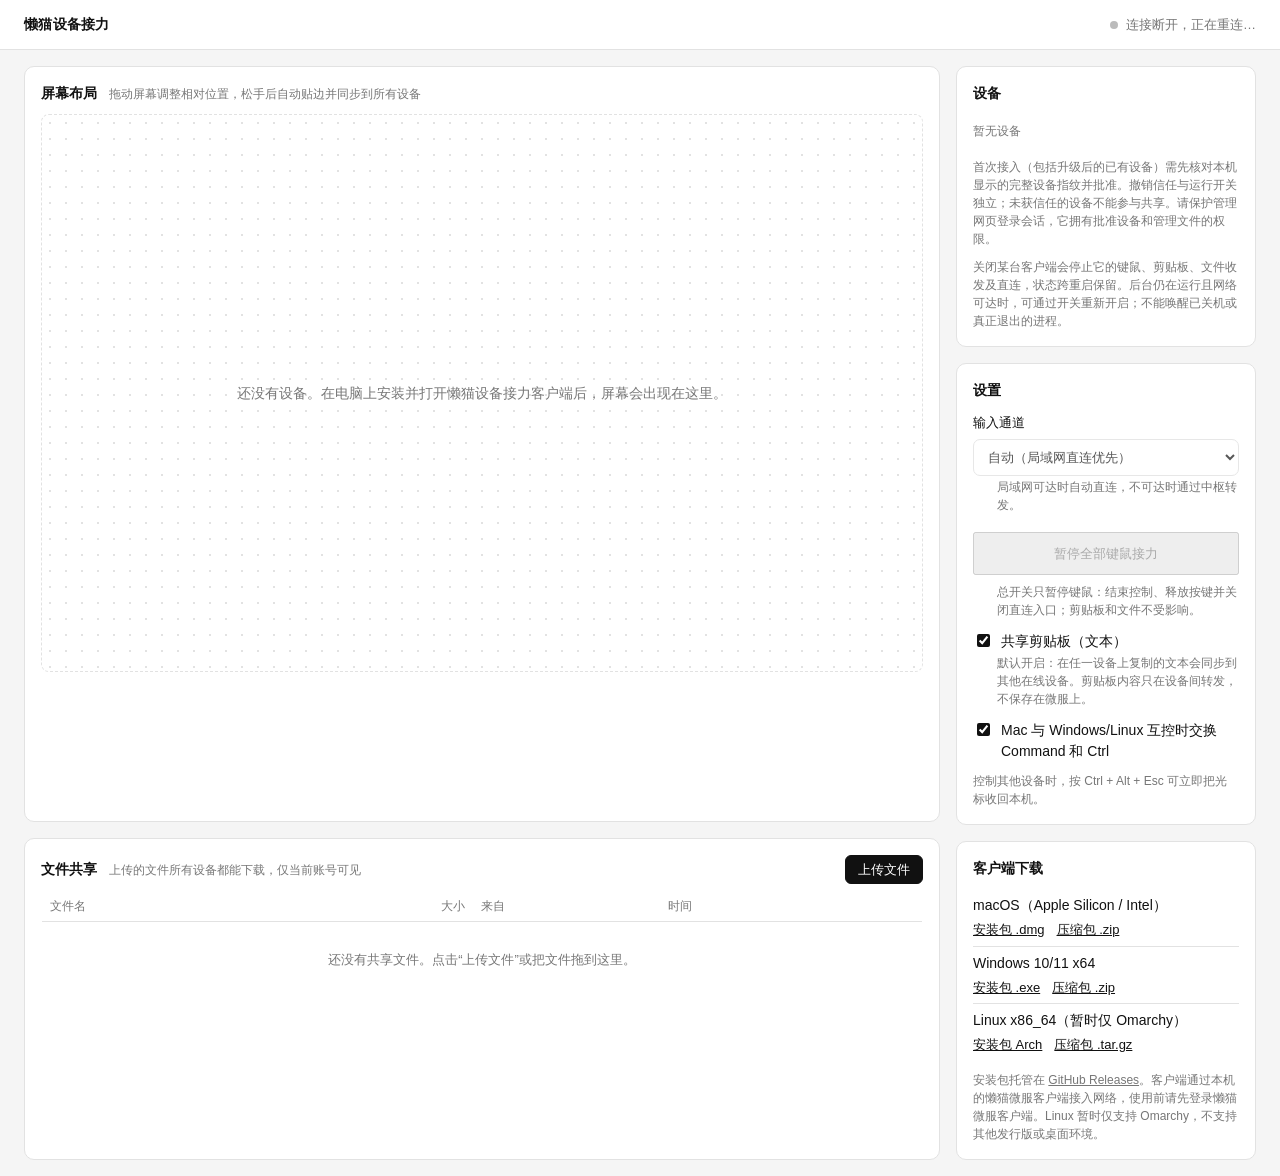
==== lzc-mesh-lpk/web/index.html @ 1cf8d8ae "fix: 修复跨屏键鼠交接与 Windows 光标捕获，发布 v0.2.2" ====
<!doctype html>
<html lang="zh-CN">
<head>
<meta charset="utf-8">
<meta name="viewport" content="width=device-width, initial-scale=1">
<title>懒猫设备接力</title>
<link rel="stylesheet" href="style.css?v=0.2.2-input-handoff">
</head>
<body>
<header>
  <div class="brand">懒猫设备接力</div>
  <div class="status"><span id="dot" class="dot"></span><span id="status">连接中…</span></div>
</header>
<main>
  <section class="panel">
    <div class="panel-head">
      <h2>屏幕布局</h2>
      <span class="hint">拖动屏幕调整相对位置，松手后自动贴边并同步到所有设备</span>
    </div>
    <div id="stage" class="stage"><div id="empty" class="empty">还没有设备。在电脑上安装并打开懒猫设备接力客户端后，屏幕会出现在这里。</div></div>
  </section>
  <section class="panel files-panel">
    <div class="panel-head">
      <h2>文件共享</h2>
      <span class="hint">上传的文件所有设备都能下载，仅当前账号可见</span>
      <label class="upload-btn"><input type="file" id="file-input" multiple hidden>上传文件</label>
    </div>
    <div id="dropzone" class="dropzone">
      <div id="uploads" class="uploads"></div>
      <table class="files">
        <thead><tr><th>文件名</th><th class="num">大小</th><th>来自</th><th>时间</th><th></th></tr></thead>
        <tbody id="files"></tbody>
      </table>
      <div id="files-empty" class="files-empty">还没有共享文件。点击“上传文件”或把文件拖到这里。</div>
    </div>
  </section>
  <section class="side">
    <div class="panel">
      <h2>设备</h2>
      <ul id="devices" class="devices"></ul>
      <p class="note">首次接入（包括升级后的已有设备）需先核对本机显示的完整设备指纹并批准。撤销信任与运行开关独立；未获信任的设备不能参与共享。请保护管理网页登录会话，它拥有批准设备和管理文件的权限。</p>
      <p class="note">关闭某台客户端会停止它的键鼠、剪贴板、文件收发及直连，状态跨重启保留。后台仍在运行且网络可达时，可通过开关重新开启；不能唤醒已关机或真正退出的进程。</p>
    </div>
    <div class="panel">
      <h2>设置</h2>
      <label class="mode-label" for="transport-mode">输入通道</label>
      <select id="transport-mode" disabled>
        <option value="auto">自动（局域网直连优先）</option>
        <option value="bluetooth">仅蓝牙直连</option>
        <option value="direct">仅局域网直连</option>
        <option value="relay">仅中枢转发</option>
      </select>
      <p id="transport-note" class="note sub" role="status">局域网可达时自动直连，不可达时通过中枢转发。</p>
      <button id="pause-all" class="pause-all" type="button" disabled>暂停全部键鼠接力</button>
      <p id="input-note" class="note sub" role="status">暂停会结束当前控制、释放按键，并关闭全部新版客户端的直连入口。</p>

      <label class="row"><input type="checkbox" id="clipboard"> 共享剪贴板（文本）</label>
      <p class="note sub">默认开启：在任一设备上复制的文本会同步到其他在线设备。剪贴板内容只在设备间转发，不保存在微服上。</p>
      <label class="row"><input type="checkbox" id="swap"> Mac 与 Windows/Linux 互控时交换 Command 和 Ctrl</label>
      <p class="note">控制其他设备时，按 Ctrl + Alt + Esc 可立即把光标收回本机。</p>
    </div>
    <div class="panel">
      <h2>客户端下载</h2>
      <ul class="downloads">
        <li><span class="platform">macOS（Apple Silicon / Intel）</span><a href="https://github.com/ponzS/lzc-mesh/releases/download/v0.2.2/lzc-mesh-macos.dmg" target="_blank" rel="noopener">安装包 .dmg</a><a href="https://github.com/ponzS/lzc-mesh/releases/download/v0.2.2/lzc-mesh-macos.zip" target="_blank" rel="noopener">压缩包 .zip</a></li>
        <li><span class="platform">Windows 10/11 x64</span><a href="https://github.com/ponzS/lzc-mesh/releases/download/v0.2.2/lzc-mesh-windows-setup.exe" target="_blank" rel="noopener">安装包 .exe</a><a href="https://github.com/ponzS/lzc-mesh/releases/download/v0.2.2/lzc-mesh-windows.zip" target="_blank" rel="noopener">压缩包 .zip</a></li>
        <li><span class="platform">Linux x86_64（暂时仅 Omarchy）</span><a href="https://github.com/ponzS/lzc-mesh/releases/download/v0.2.2/lzc-mesh-linux-x86_64.pkg.tar.zst" target="_blank" rel="noopener">安装包 Arch</a><a href="https://github.com/ponzS/lzc-mesh/releases/download/v0.2.2/lzc-mesh-linux-x86_64.tar.gz" target="_blank" rel="noopener">压缩包 .tar.gz</a></li>
      </ul>
      <p class="note">安装包托管在 <a href="https://github.com/ponzS/lzc-mesh/releases/tag/v0.2.2" target="_blank" rel="noopener">GitHub Releases</a>。客户端通过本机的懒猫微服客户端接入网络，使用前请先登录懒猫微服客户端。Linux 暂时仅支持 Omarchy，不支持其他发行版或桌面环境。</p>
    </div>
  </section>
</main>
<script src="app.js?v=0.2.2-input-handoff"></script>
</body>
</html>
---- lzc-mesh-lpk/web/style.css ----
:root { --bg:#f5f5f5; --panel:#fff; --line:#e2e2e2; --text:#111; --muted:#777; --screen:#fafafa; --active:#111; }
@media (prefers-color-scheme: dark) {
  :root { --bg:#111; --panel:#1b1b1b; --line:#2e2e2e; --text:#eee; --muted:#8a8a8a; --screen:#232323; --active:#eee; }
}
* { box-sizing: border-box; }
input[type=checkbox] { accent-color: var(--text); }
body { margin:0; font:14px/1.5 -apple-system, "Segoe UI", "PingFang SC", "Microsoft YaHei", sans-serif; background:var(--bg); color:var(--text); }
header { display:flex; align-items:center; justify-content:space-between; padding:14px 24px; border-bottom:1px solid var(--line); background:var(--panel); }
.brand { font-weight:600; letter-spacing:.02em; }
.status { display:flex; align-items:center; gap:8px; color:var(--muted); font-size:13px; }
.dot { width:8px; height:8px; border-radius:50%; background:#bbb; }
.dot.ok { background:var(--text); }
main { display:grid; grid-template-columns:minmax(0,1fr) 300px; gap:16px; padding:16px 24px; max-width:1400px; margin:0 auto; }
@media (max-width: 900px) { main { grid-template-columns:minmax(0,1fr); } }
.panel, .side { min-width:0; }
.files-panel { grid-column:1; }
@media (min-width: 901px) { .side { grid-row:1 / span 2; grid-column:2; } }
.panel { background:var(--panel); border:1px solid var(--line); border-radius:10px; padding:16px; }
.side { display:flex; flex-direction:column; gap:16px; }
.panel-head { display:flex; align-items:baseline; gap:12px; flex-wrap:wrap; }
h2 { font-size:14px; font-weight:600; margin:0 0 10px; }
.hint, .note { color:var(--muted); font-size:12px; }
.note { margin:10px 0 0; }
.stage { position:relative; height:min(62vh, 620px); min-height:360px; border:1px dashed var(--line); border-radius:8px; overflow:hidden; user-select:none; touch-action:none;
  background-image: radial-gradient(var(--line) 1px, transparent 1px); background-size:16px 16px; }
.empty { position:absolute; inset:0; display:flex; align-items:center; justify-content:center; color:var(--muted); padding:24px; text-align:center; }
.screen { position:absolute; border:1.5px solid var(--muted); border-radius:6px; background:var(--screen); display:flex; flex-direction:column; align-items:center; justify-content:center;
  cursor:grab; transition: left .18s ease-out, top .18s ease-out; padding:6px; overflow:hidden; }
.screen.dragging { cursor:grabbing; transition:none; z-index:2; box-shadow:0 6px 20px rgba(0,0,0,.18); }
.screen.offline { opacity:.45; border-style:dashed; }
.screen.active { border-color:var(--active); border-width:2.5px; }
.screen .name { font-weight:600; font-size:13px; white-space:nowrap; overflow:hidden; text-overflow:ellipsis; max-width:100%; }
.screen .meta { color:var(--muted); font-size:11px; white-space:nowrap; }
.screen .badge { position:absolute; top:6px; right:8px; font-size:10px; color:var(--muted); }
.screen.compact { padding:2px 4px; }
.screen.compact .name { font-size:11px; }
.screen.compact .meta { font-size:9px; max-width:100%; overflow:hidden; text-overflow:ellipsis; }
.screen.compact .badge { top:2px; right:4px; font-size:9px; }
.devices { list-style:none; margin:0; padding:0; }
.devices li { display:flex; align-items:center; justify-content:space-between; padding:8px 0; border-top:1px solid var(--line); gap:8px; }
.devices li:first-child { border-top:0; }
.devices .meta { color:var(--muted); font-size:12px; }
.devices button { border:1px solid var(--line); background:transparent; color:var(--muted); border-radius:6px; padding:2px 8px; cursor:pointer; font-size:12px; }
@media (hover: hover) and (pointer: fine) { .devices button:hover { color:var(--text); border-color:var(--muted); } }
.device-info { min-width:0; flex:1; overflow-wrap:anywhere; }
.device-fingerprint { display:block; margin-top:6px; font:10px/1.5 ui-monospace,monospace; color:var(--muted); overflow-wrap:anywhere; }
.devices .device-trust { min-height:36px; touch-action:manipulation; user-select:none; -webkit-user-select:none; -webkit-tap-highlight-color:transparent; }
.device-trust:focus-visible { outline:2px solid var(--text); outline-offset:2px; }
.device-trust:disabled { opacity:.5; cursor:default; }
@media (pointer: coarse) { .devices .device-trust { min-height:44px; } }
.device-actions { flex:none; display:flex; flex-direction:column; align-items:center; gap:4px; }
.devices .device-switch { position:relative; width:44px; height:44px; padding:0; flex:none; border:0; border-radius:8px; background:transparent; cursor:pointer; touch-action:manipulation; user-select:none; -webkit-user-select:none; -webkit-tap-highlight-color:transparent; }
.device-switch::before { content:""; position:absolute; left:0; top:9px; width:44px; height:26px; border-radius:99px; background:var(--line); }
.device-switch::after { content:""; position:absolute; left:4px; top:13px; width:18px; height:18px; border-radius:50%; background:var(--panel); box-shadow:0 1px 2px #0002; }
.device-switch[aria-checked="true"]::before { background:var(--text); }
.device-switch[aria-checked="true"]::after { left:22px; }
.device-switch:focus-visible { outline:2px solid var(--text); outline-offset:2px; }
.device-switch:active { opacity:.7; }
.device-switch:disabled { cursor:default; opacity:.5; }
.screen.dormant { opacity:.5; border-style:dashed; }
.row { display:flex; gap:8px; align-items:flex-start; cursor:pointer; }
.downloads { list-style:none; margin:0; padding:0; }
.downloads li { display:flex; flex-wrap:wrap; align-items:baseline; gap:4px 12px; padding:6px 0; border-top:1px solid var(--line); }
.downloads li:first-child { border-top:0; }
.downloads .platform { flex-basis:100%; }
.downloads a { color:var(--text); font-size:13px; }
.note a { color:var(--muted); }
.note.sub { margin:2px 0 12px 24px; }
.row + .row { margin-top:4px; }
.upload-btn { margin-left:auto; border:1px solid var(--text); background:var(--text); color:var(--panel); border-radius:6px; padding:4px 12px; cursor:pointer; font-size:13px; }
.upload-btn:hover { opacity:.85; }
.dropzone { position:relative; border:1px dashed transparent; border-radius:8px; min-height:120px; }
.dropzone.over { border-color:var(--muted); background:var(--screen); }
.files { width:100%; border-collapse:collapse; font-size:13px; }
.files th { text-align:left; font-weight:500; color:var(--muted); font-size:12px; padding:6px 8px; border-bottom:1px solid var(--line); }
.files td { padding:7px 8px; border-bottom:1px solid var(--line); vertical-align:middle; }
.files tr:last-child td { border-bottom:0; }
.files .num { text-align:right; white-space:nowrap; }
.files td.meta { color:var(--muted); font-size:12px; white-space:nowrap; }
.files td.name { word-break:break-all; }
.files a { color:var(--text); text-decoration:none; }
.files a:hover { text-decoration:underline; }
.files td.actions { white-space:nowrap; text-align:right; }
.files button, .uploads button { border:1px solid var(--line); background:transparent; color:var(--muted); border-radius:6px; padding:2px 8px; cursor:pointer; font-size:12px; margin-left:4px; }
.files button:hover, .uploads button:hover { color:var(--text); border-color:var(--muted); }
.files-empty { color:var(--muted); text-align:center; padding:28px 12px; font-size:13px; }
.uploads:empty { display:none; }
.uploads { display:flex; flex-direction:column; gap:6px; margin-bottom:8px; }
.upload { display:flex; align-items:center; gap:10px; font-size:12px; }
.upload .uname { flex:1; overflow:hidden; text-overflow:ellipsis; white-space:nowrap; }
.upload .bar { flex:0 0 160px; height:4px; background:var(--line); border-radius:2px; overflow:hidden; }
.upload .bar i { display:block; height:100%; width:0; background:var(--text); }
.upload .pct { flex:0 0 48px; text-align:right; color:var(--muted); }
.upload.failed .pct { color:var(--text); font-weight:600; }
@media (max-width: 600px) {
  header { padding:12px 16px; }
  main { padding:12px; gap:12px; }
  .panel { padding:14px; }
  .stage { width:100%; height:auto; aspect-ratio:1 / 1; min-height:0; }
  .files th:nth-child(3), .files td:nth-child(3), .files th:nth-child(4), .files td:nth-child(4) { display:none; }
  .upload-btn { margin-left:0; }
  .panel-head { flex-direction:column; align-items:flex-start; gap:4px; margin-bottom:8px; }
  .panel-head h2 { margin:0; }
  .files { table-layout:fixed; }
  .files th:nth-child(2), .files td:nth-child(2) { width:72px; }
  .files th:nth-child(5), .files td:nth-child(5) { width:104px; }
  .files button { margin-left:2px; padding:2px 6px; }
}

.mode-label { display: block; margin: 12px 0 6px; font-size: 13px; }
#transport-mode { box-sizing: border-box; width: 100%; padding: 9px 10px; border: 1px solid #ddd; border-radius: 7px; background: #fff; color: #111; font: inherit; font-size: 13px; }
.pause-all { width: 100%; margin: 6px 0; padding: 10px; font: inherit; font-size: 13px; cursor: pointer; }
.pause-all.paused { background: #111; color: #fff; border-color: #111; }
.transport-status { margin-top: 3px; }
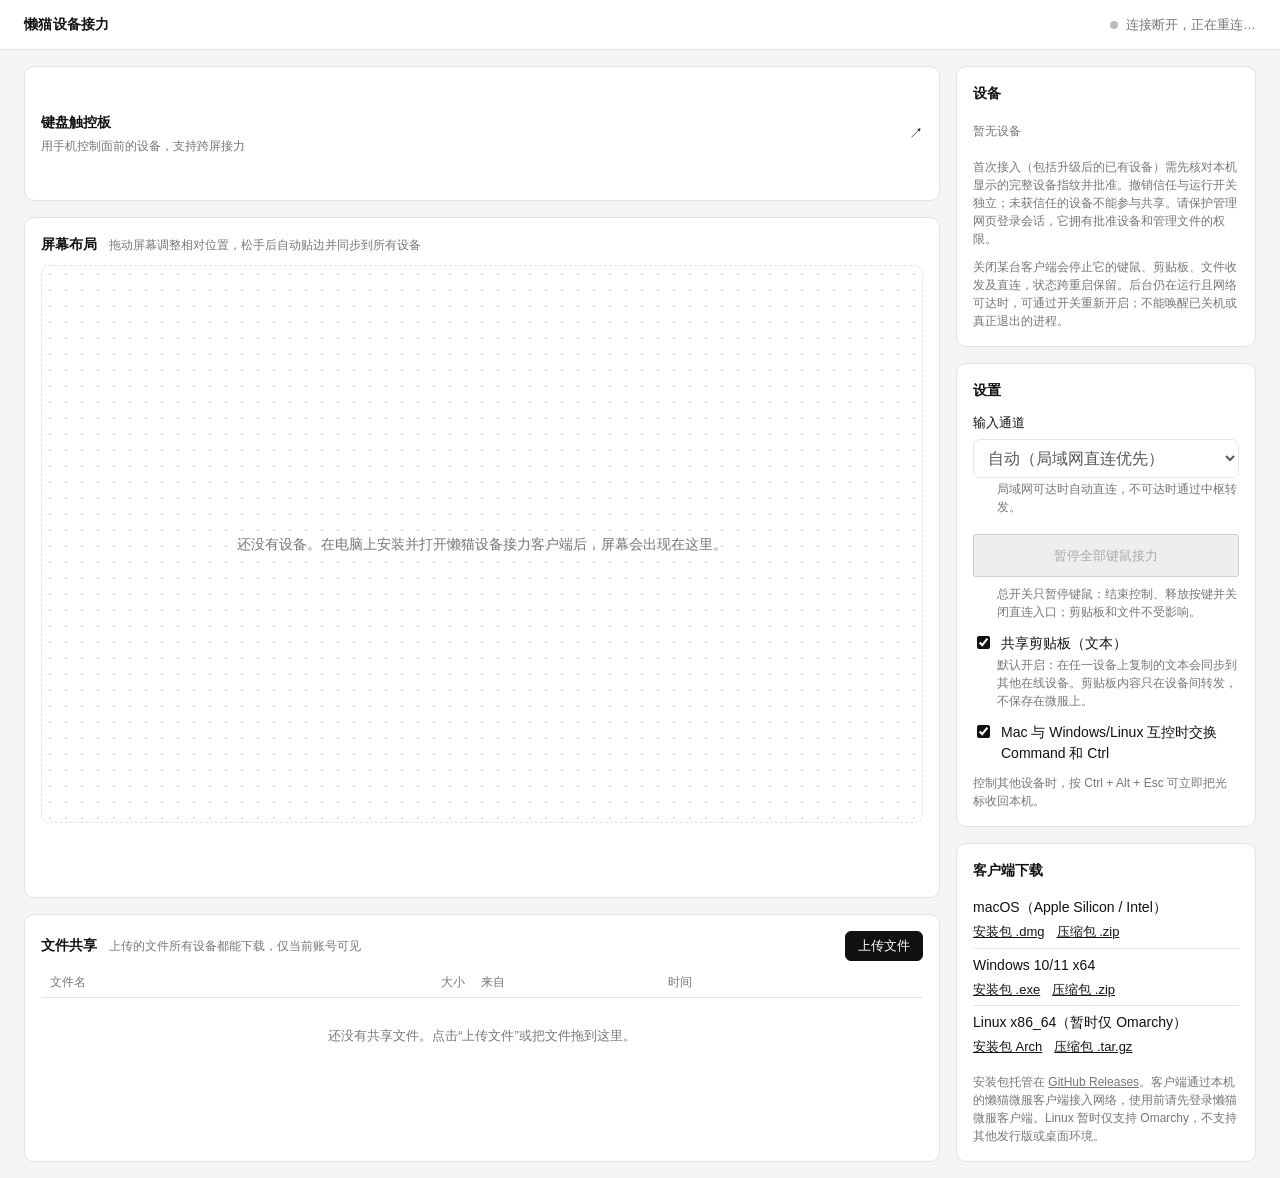
==== commit dc17c828: "feat: 适配沉浸模式与手机妙控板式键鼠控制（v0.3.2）" ====
--- a/lzc-mesh-lpk/web/index.html
+++ b/lzc-mesh-lpk/web/index.html
@@ -2,9 +2,15 @@
 <html lang="zh-CN">
 <head>
 <meta charset="utf-8">
-<meta name="viewport" content="width=device-width, initial-scale=1">
+<meta name="viewport" content="width=device-width, initial-scale=1, viewport-fit=cover, interactive-widget=resizes-content">
+<meta name="mobile-web-app-capable" content="yes">
+<meta name="apple-mobile-web-app-status-bar-style" content="black-translucent">
+<meta name="lzcapp-navigation-bar-scheme" content="hidden">
+<meta name="lzcapp-disable-dark" content="true">
+<meta name="theme-color" content="#f5f5f5">
+<script src="chrome.js?v=0.3.2"></script>
 <title>懒猫设备接力</title>
-<link rel="stylesheet" href="style.css?v=0.2.2-input-handoff">
+<link rel="stylesheet" href="style.css?v=0.3.2">
 </head>
 <body>
 <header>
@@ -12,6 +18,10 @@
   <div class="status"><span id="dot" class="dot"></span><span id="status">连接中…</span></div>
 </header>
 <main>
+  <a class="panel controller-entry" href="controller.html">
+    <span><strong>键盘触控板</strong><span class="hint">用手机控制面前的设备，支持跨屏接力</span></span>
+    <span aria-hidden="true">↗</span>
+  </a>
   <section class="panel">
     <div class="panel-head">
       <h2>屏幕布局</h2>
@@ -62,14 +72,14 @@
     <div class="panel">
       <h2>客户端下载</h2>
       <ul class="downloads">
-        <li><span class="platform">macOS（Apple Silicon / Intel）</span><a href="https://github.com/ponzS/lzc-mesh/releases/download/v0.2.2/lzc-mesh-macos.dmg" target="_blank" rel="noopener">安装包 .dmg</a><a href="https://github.com/ponzS/lzc-mesh/releases/download/v0.2.2/lzc-mesh-macos.zip" target="_blank" rel="noopener">压缩包 .zip</a></li>
-        <li><span class="platform">Windows 10/11 x64</span><a href="https://github.com/ponzS/lzc-mesh/releases/download/v0.2.2/lzc-mesh-windows-setup.exe" target="_blank" rel="noopener">安装包 .exe</a><a href="https://github.com/ponzS/lzc-mesh/releases/download/v0.2.2/lzc-mesh-windows.zip" target="_blank" rel="noopener">压缩包 .zip</a></li>
-        <li><span class="platform">Linux x86_64（暂时仅 Omarchy）</span><a href="https://github.com/ponzS/lzc-mesh/releases/download/v0.2.2/lzc-mesh-linux-x86_64.pkg.tar.zst" target="_blank" rel="noopener">安装包 Arch</a><a href="https://github.com/ponzS/lzc-mesh/releases/download/v0.2.2/lzc-mesh-linux-x86_64.tar.gz" target="_blank" rel="noopener">压缩包 .tar.gz</a></li>
+        <li><span class="platform">macOS（Apple Silicon / Intel）</span><a href="https://github.com/ponzS/lzc-mesh/releases/download/v0.2.3/lzc-mesh-macos.dmg" target="_blank" rel="noopener">安装包 .dmg</a><a href="https://github.com/ponzS/lzc-mesh/releases/download/v0.2.3/lzc-mesh-macos.zip" target="_blank" rel="noopener">压缩包 .zip</a></li>
+        <li><span class="platform">Windows 10/11 x64</span><a href="https://github.com/ponzS/lzc-mesh/releases/download/v0.2.3/lzc-mesh-windows-setup.exe" target="_blank" rel="noopener">安装包 .exe</a><a href="https://github.com/ponzS/lzc-mesh/releases/download/v0.2.3/lzc-mesh-windows.zip" target="_blank" rel="noopener">压缩包 .zip</a></li>
+        <li><span class="platform">Linux x86_64（暂时仅 Omarchy）</span><a href="https://github.com/ponzS/lzc-mesh/releases/download/v0.2.3/lzc-mesh-linux-x86_64.pkg.tar.zst" target="_blank" rel="noopener">安装包 Arch</a><a href="https://github.com/ponzS/lzc-mesh/releases/download/v0.2.3/lzc-mesh-linux-x86_64.tar.gz" target="_blank" rel="noopener">压缩包 .tar.gz</a></li>
       </ul>
-      <p class="note">安装包托管在 <a href="https://github.com/ponzS/lzc-mesh/releases/tag/v0.2.2" target="_blank" rel="noopener">GitHub Releases</a>。客户端通过本机的懒猫微服客户端接入网络，使用前请先登录懒猫微服客户端。Linux 暂时仅支持 Omarchy，不支持其他发行版或桌面环境。</p>
+      <p class="note">安装包托管在 <a href="https://github.com/ponzS/lzc-mesh/releases/tag/v0.2.3" target="_blank" rel="noopener">GitHub Releases</a>。客户端通过本机的懒猫微服客户端接入网络，使用前请先登录懒猫微服客户端。Linux 暂时仅支持 Omarchy，不支持其他发行版或桌面环境。</p>
     </div>
   </section>
 </main>
-<script src="app.js?v=0.2.2-input-handoff"></script>
+<script src="app.js?v=0.3.2"></script>
 </body>
 </html>
--- a/lzc-mesh-lpk/web/style.css
+++ b/lzc-mesh-lpk/web/style.css
@@ -2,19 +2,31 @@
 @media (prefers-color-scheme: dark) {
   :root { --bg:#111; --panel:#1b1b1b; --line:#2e2e2e; --text:#eee; --muted:#8a8a8a; --screen:#232323; --active:#eee; }
 }
+:root {
+  --lzc-safe-area-inset-top: var(--lzc-safe-area-top, env(safe-area-inset-top, 0px));
+  --lzc-safe-area-inset-right: var(--lzc-safe-area-right, env(safe-area-inset-right, 0px));
+  --lzc-safe-area-inset-bottom: var(--lzc-safe-area-bottom, env(safe-area-inset-bottom, 0px));
+  --lzc-safe-area-inset-left: var(--lzc-safe-area-left, env(safe-area-inset-left, 0px));
+  color-scheme: light dark;
+}
 * { box-sizing: border-box; }
+html { -webkit-tap-highlight-color: transparent; -webkit-text-size-adjust: 100%; }
+button, a, [role=button], select { touch-action: manipulation; }
+button, [role=button] { user-select: none; -webkit-user-select: none; -webkit-touch-callout: none; }
+button:active:not(:disabled), .controller-entry:active { opacity: .72; }
+button:focus-visible, a:focus-visible, select:focus-visible { outline: 2px solid var(--text); outline-offset: 2px; }
 input[type=checkbox] { accent-color: var(--text); }
 body { margin:0; font:14px/1.5 -apple-system, "Segoe UI", "PingFang SC", "Microsoft YaHei", sans-serif; background:var(--bg); color:var(--text); }
-header { display:flex; align-items:center; justify-content:space-between; padding:14px 24px; border-bottom:1px solid var(--line); background:var(--panel); }
+header { display:flex; align-items:center; justify-content:space-between; padding:calc(14px + var(--lzc-safe-area-inset-top)) calc(24px + var(--lzc-safe-area-inset-right)) 14px calc(24px + var(--lzc-safe-area-inset-left)); border-bottom:1px solid var(--line); background:var(--panel); }
 .brand { font-weight:600; letter-spacing:.02em; }
 .status { display:flex; align-items:center; gap:8px; color:var(--muted); font-size:13px; }
 .dot { width:8px; height:8px; border-radius:50%; background:#bbb; }
 .dot.ok { background:var(--text); }
-main { display:grid; grid-template-columns:minmax(0,1fr) 300px; gap:16px; padding:16px 24px; max-width:1400px; margin:0 auto; }
+main { display:grid; grid-template-columns:minmax(0,1fr) 300px; gap:16px; padding:16px calc(24px + var(--lzc-safe-area-inset-right)) calc(16px + var(--lzc-safe-area-inset-bottom)) calc(24px + var(--lzc-safe-area-inset-left)); max-width:1400px; margin:0 auto; }
 @media (max-width: 900px) { main { grid-template-columns:minmax(0,1fr); } }
 .panel, .side { min-width:0; }
 .files-panel { grid-column:1; }
-@media (min-width: 901px) { .side { grid-row:1 / span 2; grid-column:2; } }
+@media (min-width: 901px) { .side { grid-row:1 / span 3; grid-column:2; } }
 .panel { background:var(--panel); border:1px solid var(--line); border-radius:10px; padding:16px; }
 .side { display:flex; flex-direction:column; gap:16px; }
 .panel-head { display:flex; align-items:baseline; gap:12px; flex-wrap:wrap; }
@@ -68,7 +80,7 @@
 .note.sub { margin:2px 0 12px 24px; }
 .row + .row { margin-top:4px; }
 .upload-btn { margin-left:auto; border:1px solid var(--text); background:var(--text); color:var(--panel); border-radius:6px; padding:4px 12px; cursor:pointer; font-size:13px; }
-.upload-btn:hover { opacity:.85; }
+@media (hover: hover) and (pointer: fine) { .upload-btn:hover { opacity:.85; } }
 .dropzone { position:relative; border:1px dashed transparent; border-radius:8px; min-height:120px; }
 .dropzone.over { border-color:var(--muted); background:var(--screen); }
 .files { width:100%; border-collapse:collapse; font-size:13px; }
@@ -79,10 +91,10 @@
 .files td.meta { color:var(--muted); font-size:12px; white-space:nowrap; }
 .files td.name { word-break:break-all; }
 .files a { color:var(--text); text-decoration:none; }
-.files a:hover { text-decoration:underline; }
+@media (hover: hover) and (pointer: fine) { .files a:hover { text-decoration:underline; } }
 .files td.actions { white-space:nowrap; text-align:right; }
 .files button, .uploads button { border:1px solid var(--line); background:transparent; color:var(--muted); border-radius:6px; padding:2px 8px; cursor:pointer; font-size:12px; margin-left:4px; }
-.files button:hover, .uploads button:hover { color:var(--text); border-color:var(--muted); }
+@media (hover: hover) and (pointer: fine) { .files button:hover, .uploads button:hover { color:var(--text); border-color:var(--muted); } }
 .files-empty { color:var(--muted); text-align:center; padding:28px 12px; font-size:13px; }
 .uploads:empty { display:none; }
 .uploads { display:flex; flex-direction:column; gap:6px; margin-bottom:8px; }
@@ -93,8 +105,8 @@
 .upload .pct { flex:0 0 48px; text-align:right; color:var(--muted); }
 .upload.failed .pct { color:var(--text); font-weight:600; }
 @media (max-width: 600px) {
-  header { padding:12px 16px; }
-  main { padding:12px; gap:12px; }
+  header { padding:calc(12px + var(--lzc-safe-area-inset-top)) calc(16px + var(--lzc-safe-area-inset-right)) 12px calc(16px + var(--lzc-safe-area-inset-left)); flex-wrap:wrap; gap:8px; }
+  main { padding:12px calc(12px + var(--lzc-safe-area-inset-right)) calc(12px + var(--lzc-safe-area-inset-bottom)) calc(12px + var(--lzc-safe-area-inset-left)); gap:12px; }
   .panel { padding:14px; }
   .stage { width:100%; height:auto; aspect-ratio:1 / 1; min-height:0; }
   .files th:nth-child(3), .files td:nth-child(3), .files th:nth-child(4), .files td:nth-child(4) { display:none; }
@@ -108,7 +120,10 @@
 }
 
 .mode-label { display: block; margin: 12px 0 6px; font-size: 13px; }
-#transport-mode { box-sizing: border-box; width: 100%; padding: 9px 10px; border: 1px solid #ddd; border-radius: 7px; background: #fff; color: #111; font: inherit; font-size: 13px; }
+#transport-mode { box-sizing: border-box; width: 100%; padding: 9px 10px; border: 1px solid #ddd; border-radius: 7px; background: var(--panel); color: var(--text); font: inherit; font-size: 16px; }
 .pause-all { width: 100%; margin: 6px 0; padding: 10px; font: inherit; font-size: 13px; cursor: pointer; }
 .pause-all.paused { background: #111; color: #fff; border-color: #111; }
 .transport-status { margin-top: 3px; }
+.controller-entry { grid-column:1; display:flex; align-items:center; justify-content:space-between; gap:12px; color:var(--text); text-decoration:none; min-height:72px; }
+.controller-entry .hint { display:block; margin-top:4px; }
+.lzc-ios-host header { padding-right:calc(64px + var(--lzc-safe-area-inset-right)); }
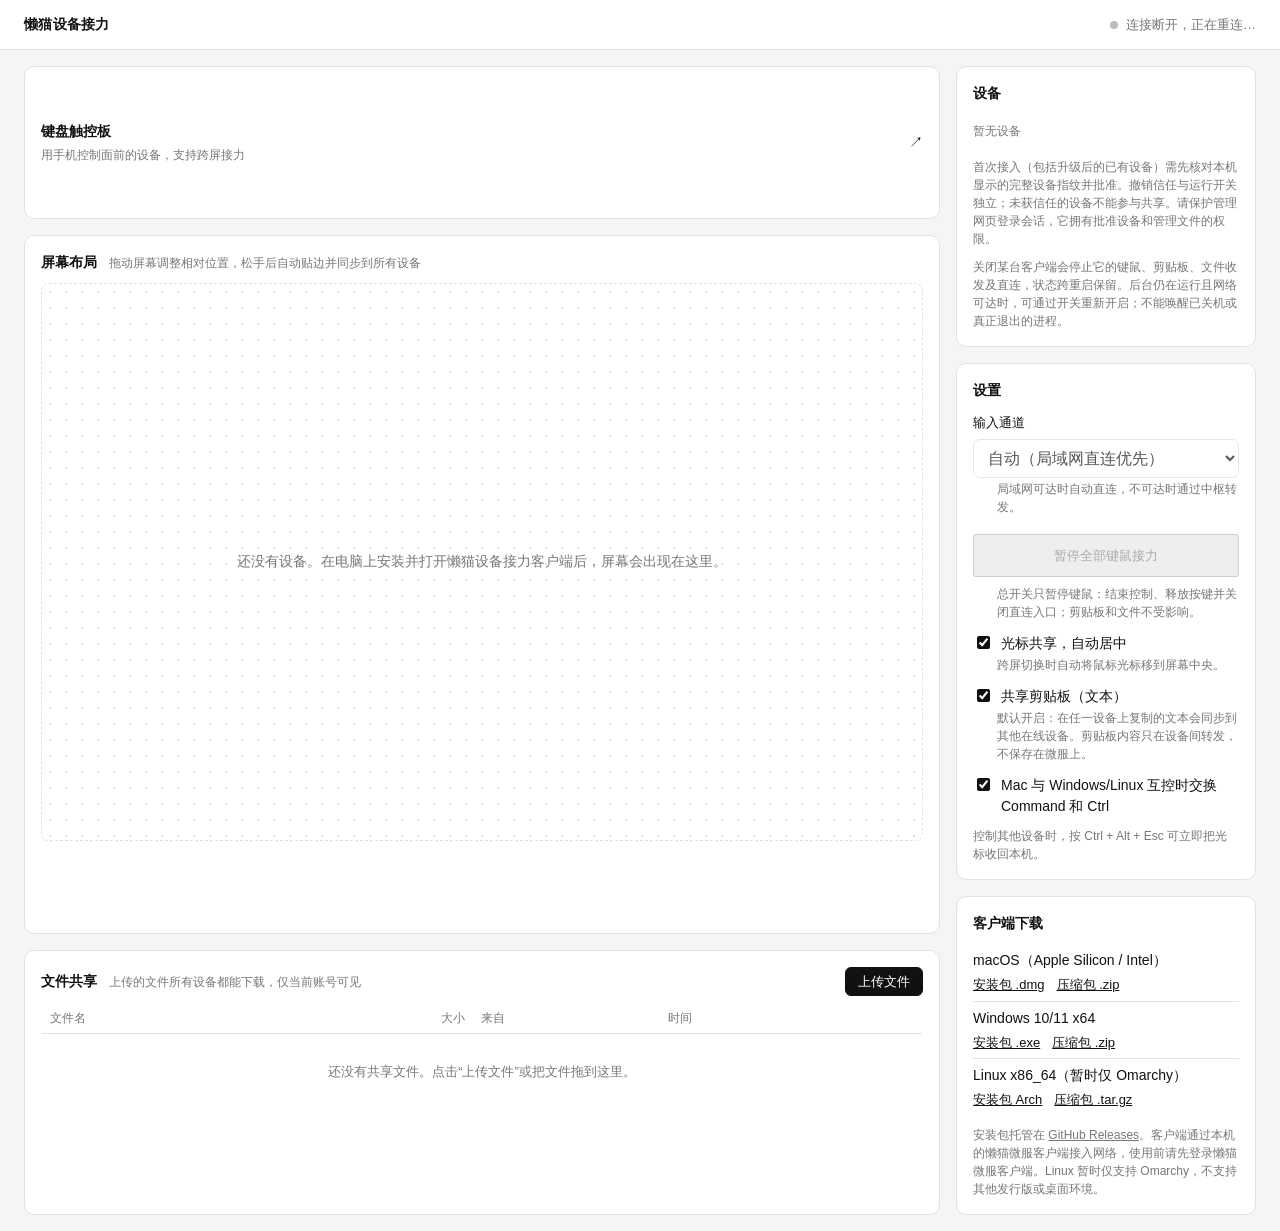
==== commit 32289505: "feat: add auto-center cursor option on cross-screen handoff" ====
--- a/lzc-mesh-lpk/web/index.html
+++ b/lzc-mesh-lpk/web/index.html
@@ -64,6 +64,8 @@
       <button id="pause-all" class="pause-all" type="button" disabled>暂停全部键鼠接力</button>
       <p id="input-note" class="note sub" role="status">暂停会结束当前控制、释放按键，并关闭全部新版客户端的直连入口。</p>
 
+      <label class="row"><input type="checkbox" id="auto-center"> 光标共享，自动居中</label>
+      <p class="note sub">跨屏切换时自动将鼠标光标移到屏幕中央。</p>
       <label class="row"><input type="checkbox" id="clipboard"> 共享剪贴板（文本）</label>
       <p class="note sub">默认开启：在任一设备上复制的文本会同步到其他在线设备。剪贴板内容只在设备间转发，不保存在微服上。</p>
       <label class="row"><input type="checkbox" id="swap"> Mac 与 Windows/Linux 互控时交换 Command 和 Ctrl</label>
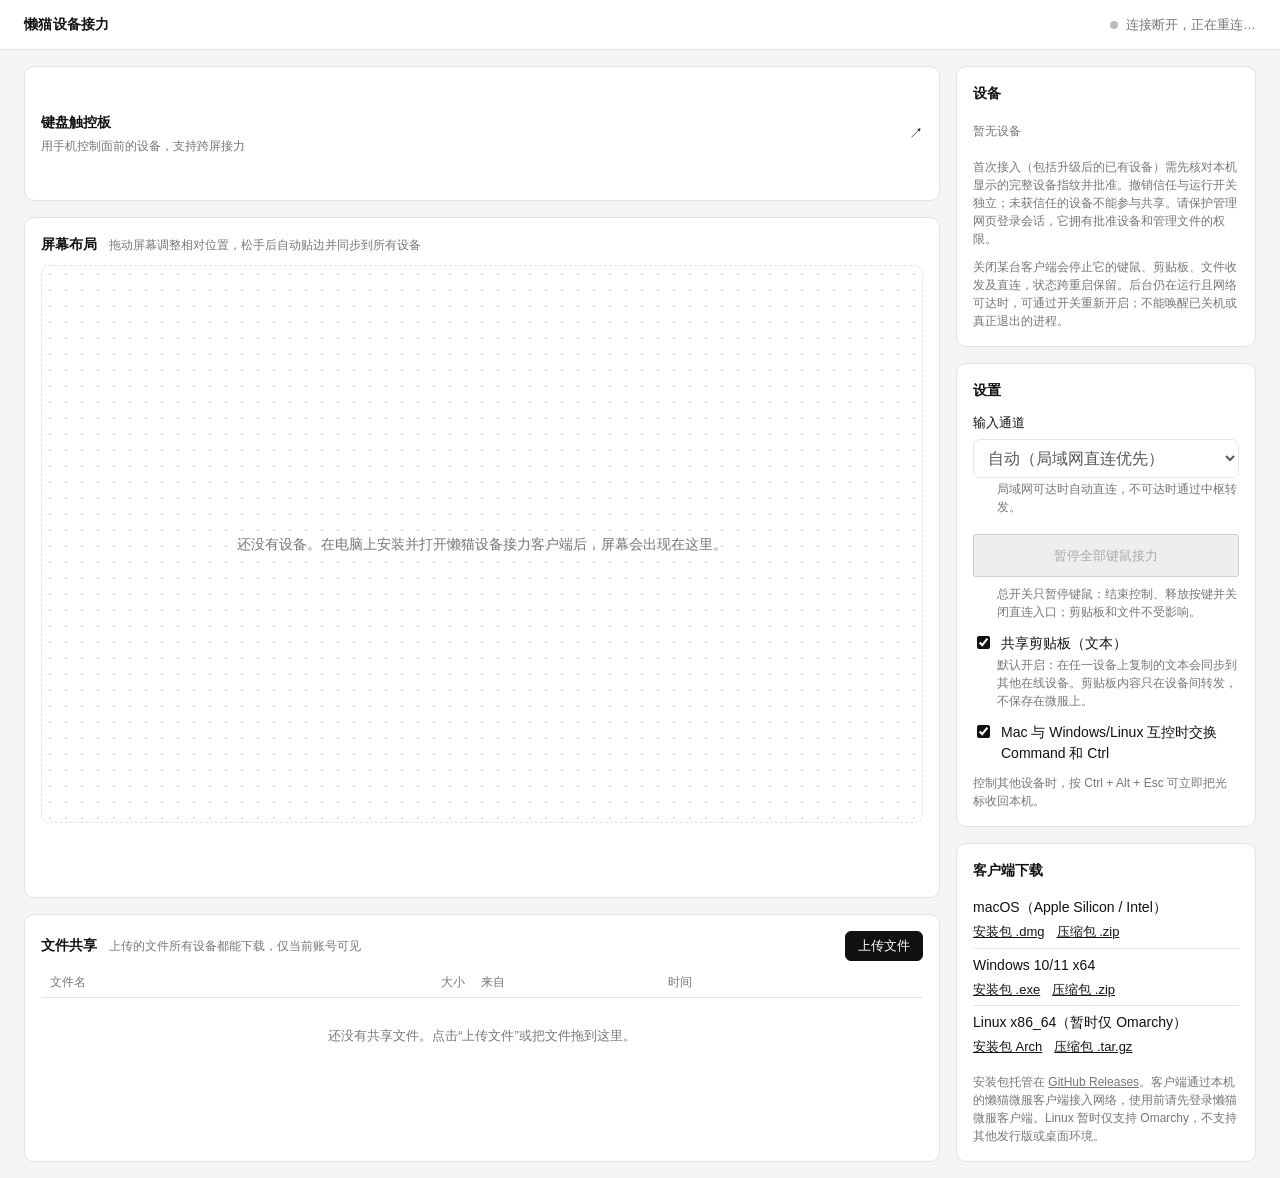
==== commit 8e5159ce: "chore: 统一全平台版本并准备 v0.3.3 发布" ====
--- a/lzc-mesh-lpk/web/index.html
+++ b/lzc-mesh-lpk/web/index.html
@@ -8,9 +8,9 @@
 <meta name="lzcapp-navigation-bar-scheme" content="hidden">
 <meta name="lzcapp-disable-dark" content="true">
 <meta name="theme-color" content="#f5f5f5">
-<script src="chrome.js?v=0.3.2"></script>
+<script src="chrome.js?v=0.3.3"></script>
 <title>懒猫设备接力</title>
-<link rel="stylesheet" href="style.css?v=0.3.2">
+<link rel="stylesheet" href="style.css?v=0.3.3">
 </head>
 <body>
 <header>
@@ -64,8 +64,6 @@
       <button id="pause-all" class="pause-all" type="button" disabled>暂停全部键鼠接力</button>
       <p id="input-note" class="note sub" role="status">暂停会结束当前控制、释放按键，并关闭全部新版客户端的直连入口。</p>
 
-      <label class="row"><input type="checkbox" id="auto-center"> 光标共享，自动居中</label>
-      <p class="note sub">跨屏切换时自动将鼠标光标移到屏幕中央。</p>
       <label class="row"><input type="checkbox" id="clipboard"> 共享剪贴板（文本）</label>
       <p class="note sub">默认开启：在任一设备上复制的文本会同步到其他在线设备。剪贴板内容只在设备间转发，不保存在微服上。</p>
       <label class="row"><input type="checkbox" id="swap"> Mac 与 Windows/Linux 互控时交换 Command 和 Ctrl</label>
@@ -74,14 +72,14 @@
     <div class="panel">
       <h2>客户端下载</h2>
       <ul class="downloads">
-        <li><span class="platform">macOS（Apple Silicon / Intel）</span><a href="https://github.com/ponzS/lzc-mesh/releases/download/v0.2.3/lzc-mesh-macos.dmg" target="_blank" rel="noopener">安装包 .dmg</a><a href="https://github.com/ponzS/lzc-mesh/releases/download/v0.2.3/lzc-mesh-macos.zip" target="_blank" rel="noopener">压缩包 .zip</a></li>
-        <li><span class="platform">Windows 10/11 x64</span><a href="https://github.com/ponzS/lzc-mesh/releases/download/v0.2.3/lzc-mesh-windows-setup.exe" target="_blank" rel="noopener">安装包 .exe</a><a href="https://github.com/ponzS/lzc-mesh/releases/download/v0.2.3/lzc-mesh-windows.zip" target="_blank" rel="noopener">压缩包 .zip</a></li>
-        <li><span class="platform">Linux x86_64（暂时仅 Omarchy）</span><a href="https://github.com/ponzS/lzc-mesh/releases/download/v0.2.3/lzc-mesh-linux-x86_64.pkg.tar.zst" target="_blank" rel="noopener">安装包 Arch</a><a href="https://github.com/ponzS/lzc-mesh/releases/download/v0.2.3/lzc-mesh-linux-x86_64.tar.gz" target="_blank" rel="noopener">压缩包 .tar.gz</a></li>
+        <li><span class="platform">macOS（Apple Silicon / Intel）</span><a href="https://github.com/ponzS/lzc-mesh/releases/download/v0.3.3/lzc-mesh-macos.dmg" target="_blank" rel="noopener">安装包 .dmg</a><a href="https://github.com/ponzS/lzc-mesh/releases/download/v0.3.3/lzc-mesh-macos.zip" target="_blank" rel="noopener">压缩包 .zip</a></li>
+        <li><span class="platform">Windows 10/11 x64</span><a href="https://github.com/ponzS/lzc-mesh/releases/download/v0.3.3/lzc-mesh-windows-setup.exe" target="_blank" rel="noopener">安装包 .exe</a><a href="https://github.com/ponzS/lzc-mesh/releases/download/v0.3.3/lzc-mesh-windows.zip" target="_blank" rel="noopener">压缩包 .zip</a></li>
+        <li><span class="platform">Linux x86_64（暂时仅 Omarchy）</span><a href="https://github.com/ponzS/lzc-mesh/releases/download/v0.3.3/lzc-mesh-linux-x86_64.pkg.tar.zst" target="_blank" rel="noopener">安装包 Arch</a><a href="https://github.com/ponzS/lzc-mesh/releases/download/v0.3.3/lzc-mesh-linux-x86_64.tar.gz" target="_blank" rel="noopener">压缩包 .tar.gz</a></li>
       </ul>
-      <p class="note">安装包托管在 <a href="https://github.com/ponzS/lzc-mesh/releases/tag/v0.2.3" target="_blank" rel="noopener">GitHub Releases</a>。客户端通过本机的懒猫微服客户端接入网络，使用前请先登录懒猫微服客户端。Linux 暂时仅支持 Omarchy，不支持其他发行版或桌面环境。</p>
+      <p class="note">安装包托管在 <a href="https://github.com/ponzS/lzc-mesh/releases/tag/v0.3.3" target="_blank" rel="noopener">GitHub Releases</a>。客户端通过本机的懒猫微服客户端接入网络，使用前请先登录懒猫微服客户端。Linux 暂时仅支持 Omarchy，不支持其他发行版或桌面环境。</p>
     </div>
   </section>
 </main>
-<script src="app.js?v=0.3.2"></script>
+<script src="app.js?v=0.3.3"></script>
 </body>
 </html>
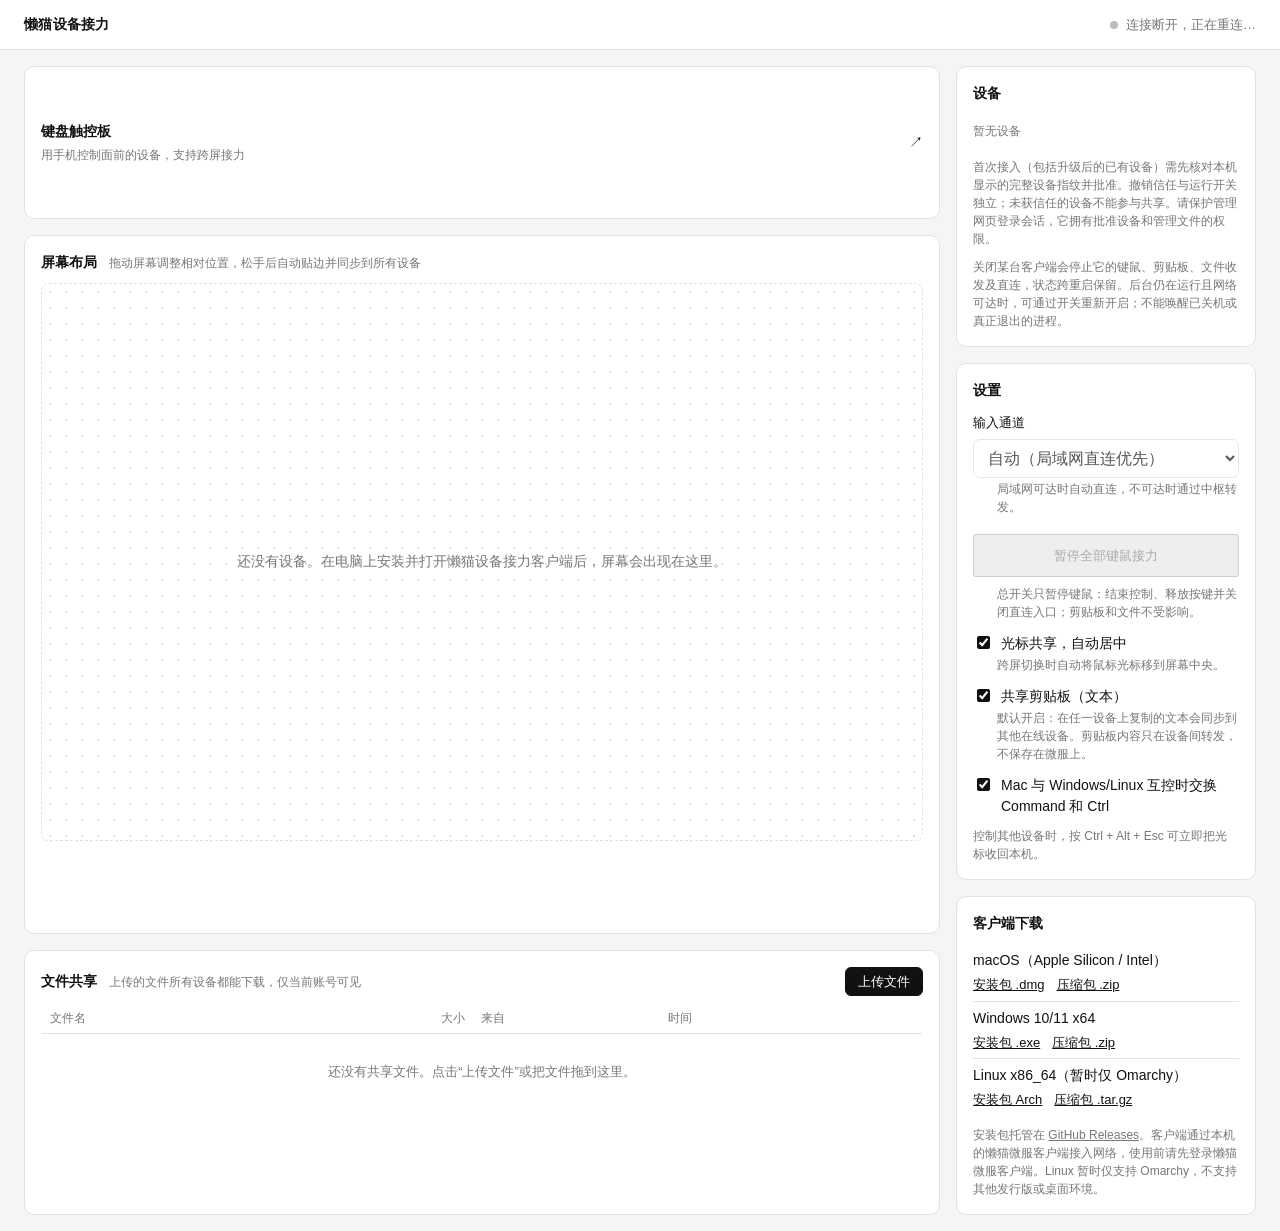
==== commit 0f49de65: "Merge pull request #1 from whoamihappyhacking/feat/cursor-auto-center 合入跨屏光标自动居中开关；解决 Windows 接收线程冲突" ====
--- a/lzc-mesh-lpk/web/index.html
+++ b/lzc-mesh-lpk/web/index.html
@@ -64,6 +64,8 @@
       <button id="pause-all" class="pause-all" type="button" disabled>暂停全部键鼠接力</button>
       <p id="input-note" class="note sub" role="status">暂停会结束当前控制、释放按键，并关闭全部新版客户端的直连入口。</p>
 
+      <label class="row"><input type="checkbox" id="auto-center"> 光标共享，自动居中</label>
+      <p class="note sub">跨屏切换时自动将鼠标光标移到屏幕中央。</p>
       <label class="row"><input type="checkbox" id="clipboard"> 共享剪贴板（文本）</label>
       <p class="note sub">默认开启：在任一设备上复制的文本会同步到其他在线设备。剪贴板内容只在设备间转发，不保存在微服上。</p>
       <label class="row"><input type="checkbox" id="swap"> Mac 与 Windows/Linux 互控时交换 Command 和 Ctrl</label>
